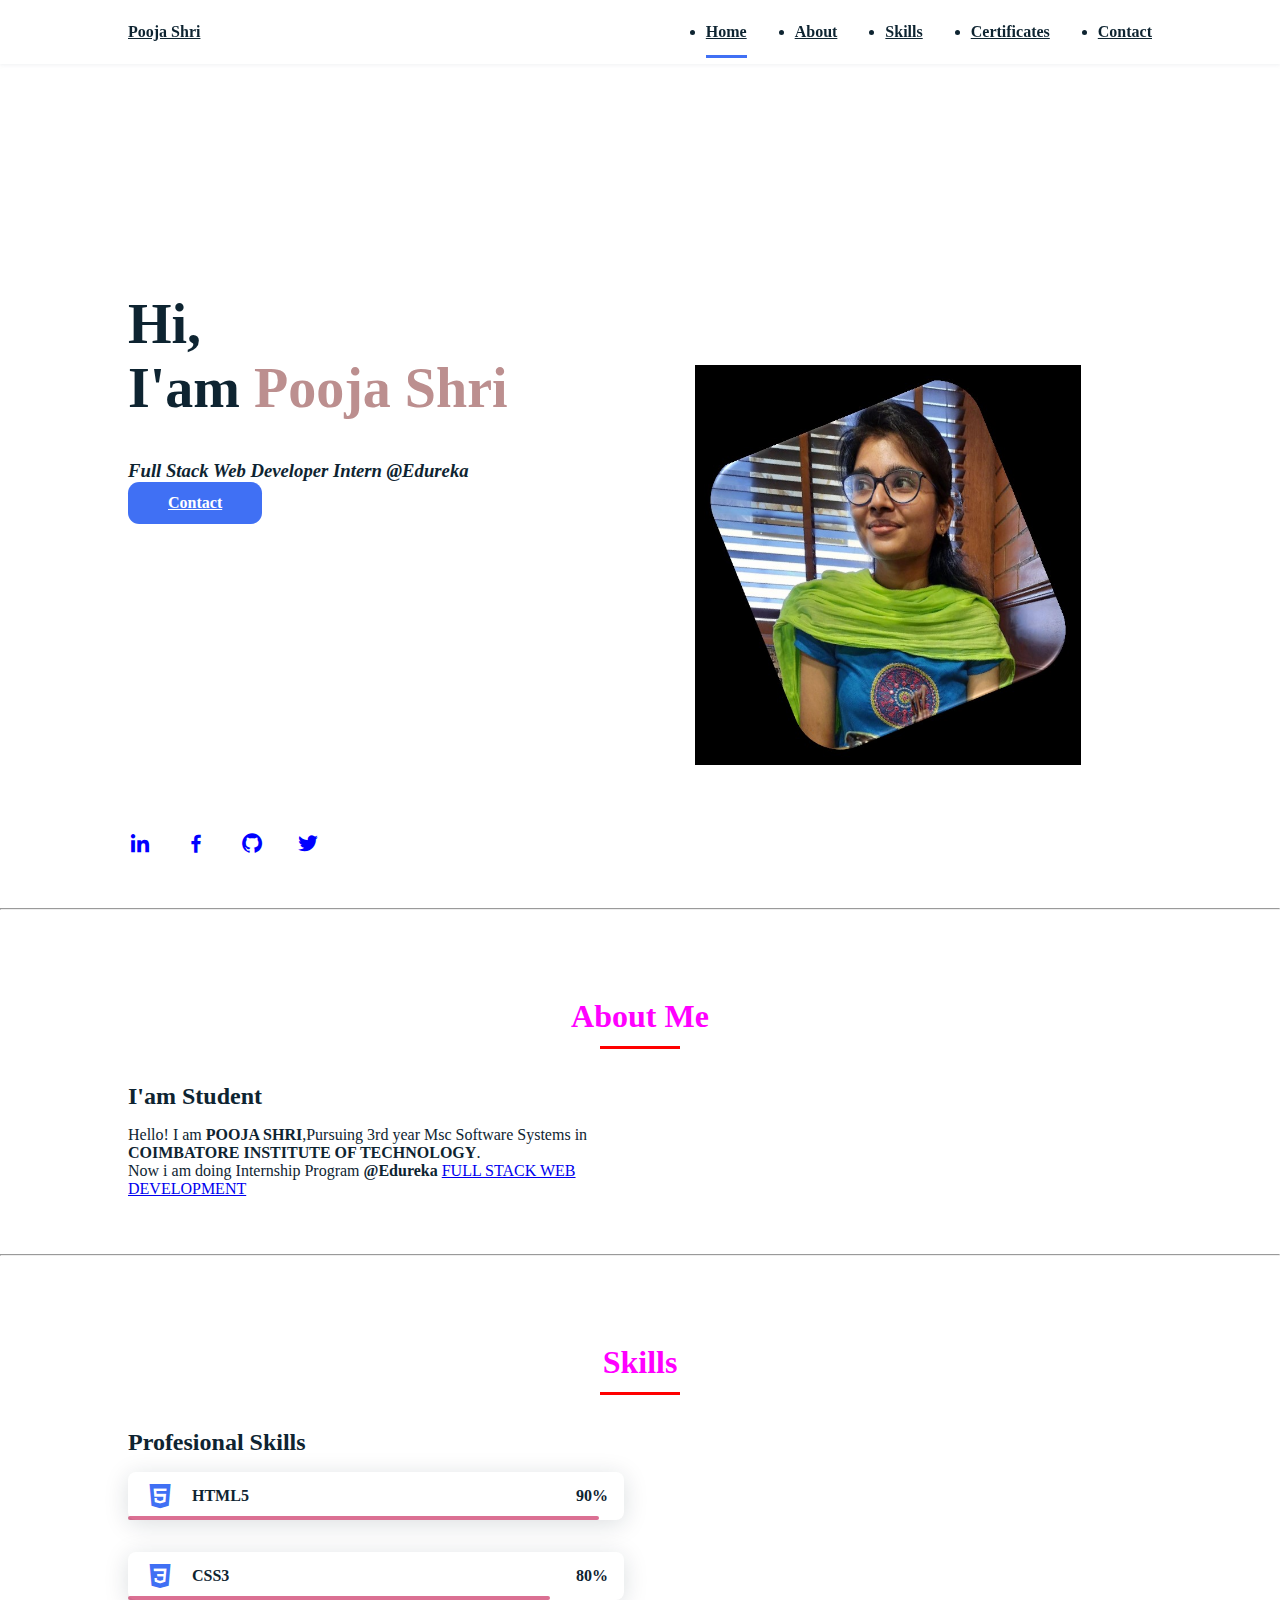
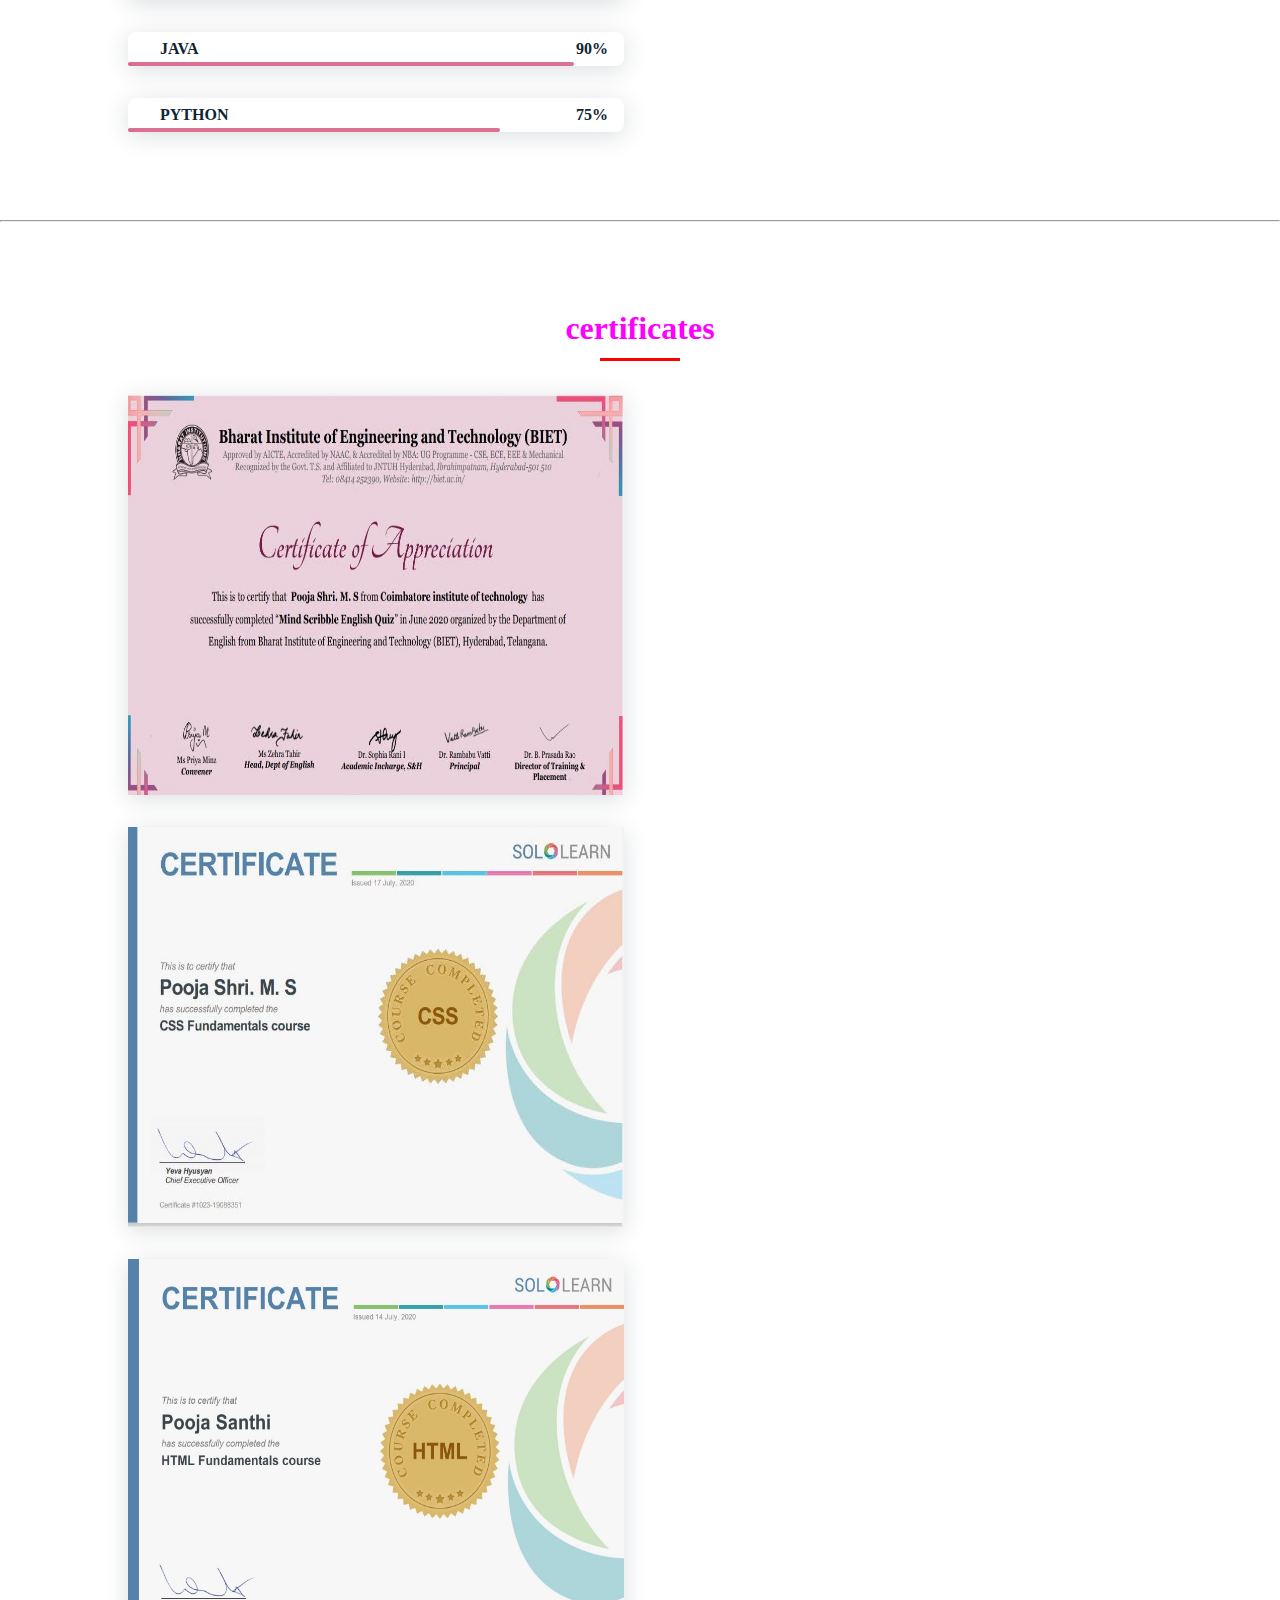
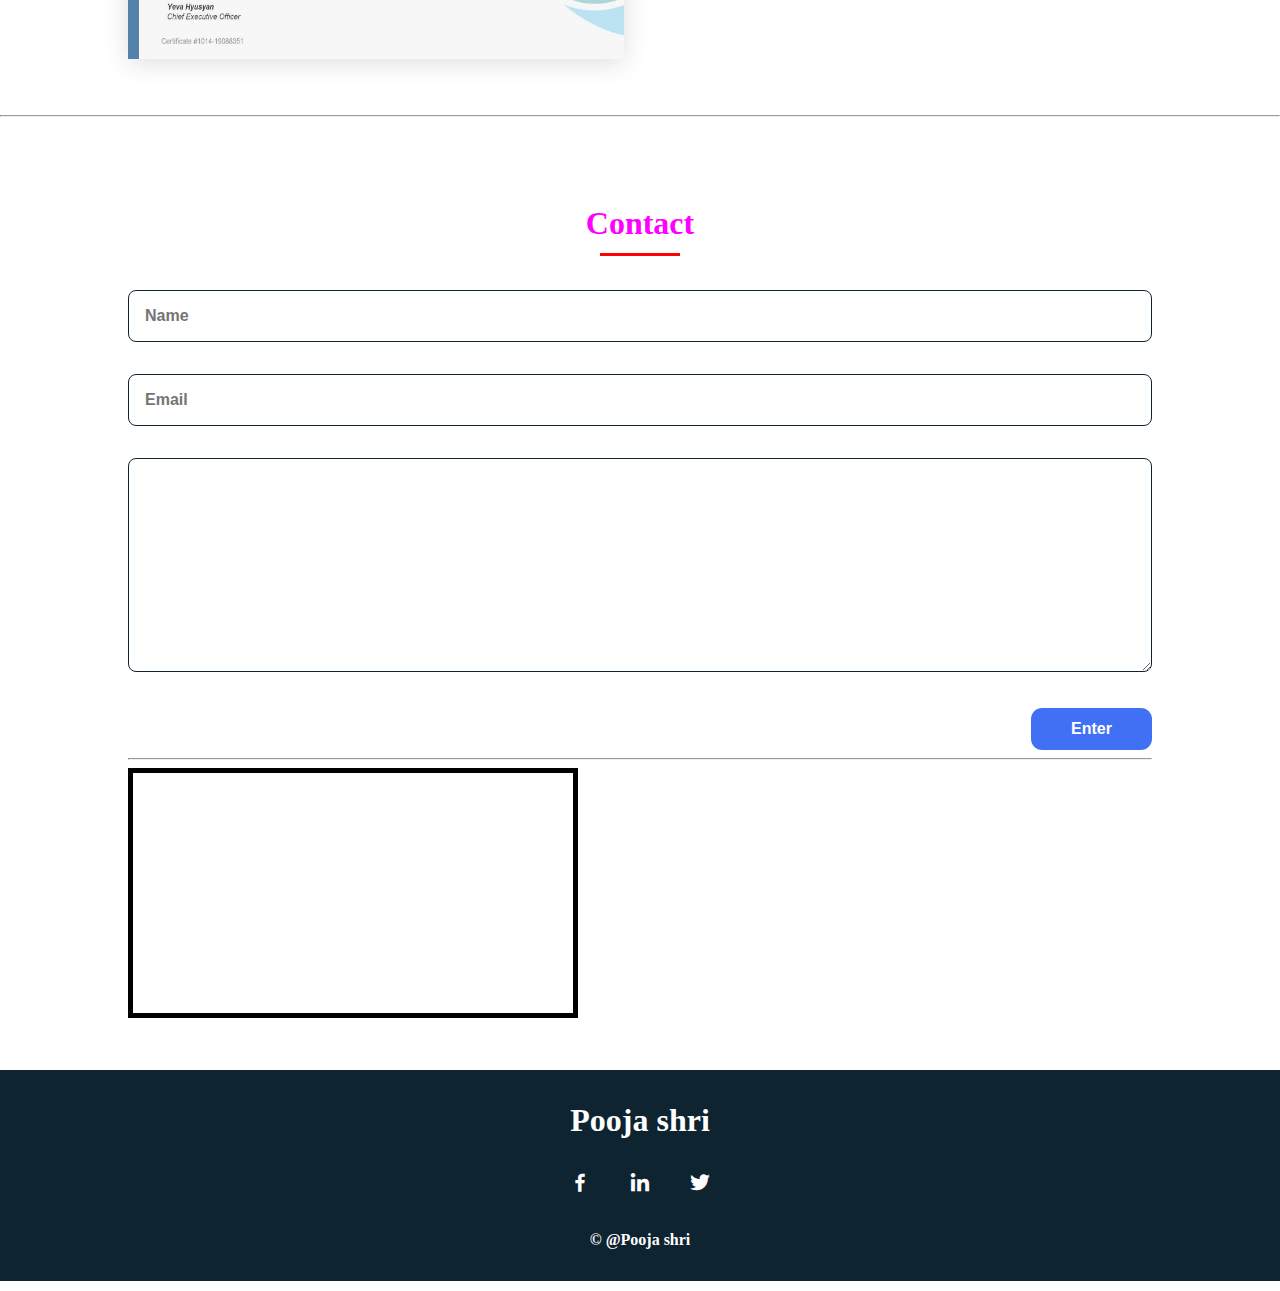
==== myProfile.html @ b0ec6c83 "first commit" ====
<!DOCTYPE html>
<html>
    <head>
        <meta charset="UTF-8">
        <meta name="viewport" content="width=device-width, initial-scale=1.0">
        <link href="first.css" rel="stylesheet" type="text/css"/>
        <link href='https://cdn.jsdelivr.net/npm/boxicons@2.0.5/css/boxicons.min.css' rel='stylesheet'>
        <link href="images/pooja.jpg" rel="icon"/>
        <title>Portfolio</title>
    </head>
    <body>
        <header class="l-header">
            <nav class="nav bd-grid">
                <div>
                    <a href="#" class="nav__logo">Pooja Shri</a>
                </div>

                <div class="nav__menu" id="nav-menu">
                    <ul class="nav__list">
                        <li class="nav__item"><a href="#home" class="nav__link active">Home</a></li>
                        <li class="nav__item"><a href="#about" class="nav__link">About</a></li>
                        <li class="nav__item"><a href="#skills" class="nav__link">Skills</a></li>
                        <li class="nav__item"><a href="#certificates" class="nav__link">Certificates</a></li>
                        <li class="nav__item"><a href="#contact" class="nav__link">Contact</a></li>
                    </ul>
                </div>
                <div class="nav__toggle" id="nav-toggle">
                    <i class='bx bx-menu'></i>
                </div>
            </nav>
        </header>
        <main class="l-main">
            
            <section class="home bd-grid" id="home">
                <div class="home__data">
                    <h1 class="home__title">Hi,<br>I'am <span class="home__title-color"><b>Pooja Shri</b></span></br></h1> <h3><i>Full Stack Web Developer Intern @Edureka</i></h3>
                    <a href="#" class="button">Contact</a>
                </div>
                <div class="home__social">
                    <a href="" class="home__social-icon"><i class='bx bxl-linkedin'></i></a>
                    <a href="" class="home__social-icon"><i class='bx bxl-facebook'></i></a>
                    <a href="" class="home__social-icon"><i class='bx bxl-github' ></i></a>
                    <a href="" class="home__social-icon"><i class='bx bxl-twitter' ></i></a>
                </div>

                <div class="home__img">    
                    <img src="pooja.jpg" alt="Pooja">
                </div>
            </section>
            <hr/>
            <section class="about section " id="about">
                <h2 class="section-title">About Me</h2>

                <div class="about__container bd-grid">
                    
                    <div>
                        <h2 class="about__subtitle">I'am Student </h2>
                        <p class="about__text"></p>      
                        <p>Hello! I am <b>POOJA SHRI</b>,Pursuing 3rd year Msc Software Systems in <b>COIMBATORE INSTITUTE OF TECHNOLOGY</b>.
                        </p>
                        <p>
                             Now i am doing Internship Program <b>@Edureka</b> <a href="https://learning.edureka.co/my-classroom/full-stack-web-development/coursecontent?courseId=1113&fromMasterCourse=0" target="_blank"> FULL STACK WEB DEVELOPMENT </a>     </p>
                    </div>                                   
                </div>
            </section>
            <hr/>
            <section class="skills section" id="skills">
                <h2 class="section-title">Skills</h2>

                <div class="skills__container bd-grid">          
                    <div>
                        <h2 class="skills__subtitle">Profesional Skills</h2>
                        
                        <div class="skills__data">
                            <div class="skills__names">
                                <i class='bx bxl-html5 skills__icon'></i>
                                <span class="skills__name">HTML5</span>
                            </div>
                            <div class="skills__bar skills__html">

                            </div>
                            <div>
                                <span class="skills__percentage">90%</span>
                            </div>
                        </div>
                        <div class="skills__data">
                            <div class="skills__names">
                                <i class='bx bxl-css3 skills__icon'></i>
                                <span class="skills__name">CSS3</span>
                            </div>
                            <div class="skills__bar skills__css">
                                
                            </div>
                            <div>
                                <span class="skills__percentage">80%</span>
                            </div>
                        </div>
                        <div class="skills__data">
                            <div class="skills__names">
                                <i class='bx bxl-JAVA skills__icon' ></i>
                                <span class="skills__name">JAVA</span>
                            </div>
                            <div class="skills__bar skills__java">
                                
                            </div>
                            <div>
                                <span class="skills__percentage">90%</span>
                            </div>
                        </div>
                        <div class="skills__data">
                            <div class="skills__names">
                                <i class='bx bxs-python skills__icon'></i>
                                <span class="skills__name">PYTHON</span>
                            </div>
                            <div class="skills__bar skills__python">
                                
                            </div>
                            <div>
                                <span class="skills__percentage">75%</span>
                            </div>
                        </div>
                    </div>
                </div>
                    
                </div>
            </section>
            <hr/>
            <section class="certificates section" id="certificates">
                <h2 class="section-title">certificates</h2>

                <div class="certificates__container bd-grid">
                    <div class="certificates__img">
                        <img src="images/certificate1.jpg" alt="1">
                    </div><br/>
                    <div class="certificates__img">
                        <img src="images/certificate2.jpg" alt="2">
                    </div><br/>
                    <div class="certificates__img">
                        <img src="images/certificate3.jpg" alt="3">
                    </div><br/>
                </div>
            </section>
            <hr/>
            <section class="contact section" id="contact">
                <h2 class="section-title">Contact</h2>

                <div class="contact__container bd-grid">
                    <form action="" class="contact__form">
                        <input type="text" placeholder="Name" class="contact__input">
                        <input type="mail" placeholder="Email" class="contact__input">
                        <textarea name="" id="" cols="0" rows="10" class="contact__input"></textarea>
                        <input type="button" value="Enter" class="contact__button button">
                        <hr/>
                    <iframe src="https://www.google.com/maps/embed?pb=!1m14!1m12!1m3!1d15663.471791287528!2d76.99885565000001!3d11.04852595!2m3!1f0!2f0!3f0!3m2!1i1024!2i768!4f13.1!5e0!3m2!1sen!2sin!4v1637500864440!5m2!1sen!2sin" width="450" height="250" style="border:5PX solid black;" allowfullscreen="" loading="lazy"></iframe>
                </form>
                </div>
            </section>
        </main>
        <footer class="footer">
            <p class="footer__title">Pooja shri</p>
            <div class="footer__social">
                <a href="#" class="footer__icon"><i class='bx bxl-facebook' ></i></a>
                <a href="#" class="footer__icon"><i class='bx bxl-linkedin' ></i></a>
                <a href="#" class="footer__icon"><i class='bx bxl-twitter' ></i></a>
            </div>
            <p>&copy; @Pooja shri</p>
        </footer>

    </body>
</html>
---- first.css ----
:root{
    --header-height: 3rem;
    --font-semi: 600;
  }
  
  
  :root{
    --first-color: #4070F4;
    --second-color: #0E2431;
  }
  
  :root{
    --body-font: 'Poppins', times new Roman;
    --big-font-size: 2rem;
    --h2-font-size: 1.25rem;
    --normal-font-size: 0.938rem;
  }
  @media screen and (min-width: 768px){
    :root{
      --big-font-size: 3.5rem;
      --h2-font-size: 2rem;
      --normal-font-size: 1rem;
    }
  }
  
  :root{
    --mb-1: 0.5rem;
    --mb-2: 1rem;
    --mb-3: 1.5rem;
    --mb-4: 2rem;
    --mb-5: 2.5rem;
    --mb-6: 3rem;
  }
  
  /*===== z index =====*/
  :root{
    --z-back: -10;
    --z-normal: 1;
    --z-tooltip: 10;
    --z-fixed: 100;
  }
  
  /*===== BASE =====*/
  *,::before,::after{
    box-sizing: border-box;
  }
html{
  scroll-behavior: smooth;
}
body{
  margin: var(--header-height) 0 0 0;
  font-family: var(--body-font);
  font-size: var(--normal-font-size);
  color: var(--second-color);
}
h1,h2,p,h3{
  margin: 0;
}
ul{
  margin: 0;
  padding: 0;
  list-style:disc;
}
a{
  text-decoration:underline;
}
img{
  max-width: 100%;
  height: 400px;
  display: block;
}

/*===== CLASS CSS ===== */
.section-title{
  position: relative;
  font-size: var(--h2-font-size);
  color:magenta;
  margin-top: var(--mb-2);
  margin-bottom: var(--mb-4);
  text-align: center;
}
.section-title::after{
  position: absolute;
  content: "";
  width: 64px;
  height: 0.18rem;
  left: 0;
  right: 0;
  margin: auto;
  top: 2rem;
  background-color:red;
}
.section{
  padding-top: 3rem;
  padding-bottom: 2rem;
}

/*===== LAYOUT =====*/
.bd-grid{
  max-width: 1024px;
  display: grid;
  grid-template-columns: 100%;
  grid-column-gap: 2rem;
  width: calc(100% - 2rem);
  margin-left: var(--mb-2);
  margin-right: var(--mb-2);
}
.l-header{
  width: 100%;
  position: fixed;
  top: 0;
  left: 0;
  z-index: var(--z-fixed);
  background-color: #fff;
  box-shadow: 0 1px 4px rgba(146,161,176,.15);
}

/*===== NAV =====*/
.nav{
  height: var(--header-height);
  display: flex;
  justify-content: space-between;
  align-items: center;
  font-weight: var(--font-semi);
}
@media screen and (max-width: 768px){
  .nav__menu{
    position: fixed;
    top: var(--header-height);
    right: -100%;
    width: 80%;
    height: 100%;
    padding: 2rem;
    background-color:peachpuff;
    transition: .5s;
  }
}
.nav__item{
  margin-bottom: var(--mb-4);
}
.nav__link{
  position: relative;
  color: rgb(255, 255, 255);
}
.nav__link:hover{
  position: relative;
}
.nav__link:hover::after{
  position: absolute;
  content: "";
  width: 100%;
  height: 0.18rem;
  left: 0;
  top: 2rem;
  background-color: var(--first-color);
}
.nav__logo{
  color: var(--second-color);
}
.nav__toggle{
  color: var(--second-color);
  font-size: 1.5rem;
  cursor: pointer;
}

/*Active menu*/
.active::after{
  position: absolute;
  content: "";
  width: 100%;
  height: 0.18rem;
  left: 0;
  top: 2rem;
  background-color: var(--first-color);
}

/*=== Show menu ===*/
.show{
  right: 0;
}

/*===== HOME =====*/
.home{
  height: calc(100vh - 3rem);
  row-gap: 1rem;
}
.home__data{
  align-self: center;
}
.home__title{
  font-size: var(--big-font-size);
  margin-bottom: var(--mb-5);
}
.home__title-color{
  color: rosybrown;
}
.home__social{
  display: flex;
  flex-direction: column;
}
.home__social-icon{
  width: max-content;
  margin-bottom: var(--mb-2);
  font-size: 1.5rem;
  color: blue;
}
.home__social-icon:hover{
  color:blue;
}
.home__img{
  position:absolute;
  right: 0;
  bottom: 0;
  width: 295px;
}
.button{
    display: inline-block;
    background-color: var(--first-color);
    color: #fff;
    padding: .75rem 2.5rem;
    font-weight: var(--font-semi);
    border-radius: .7rem;
   
  }
  .button:hover{
    box-shadow: 0 10px 36px rgba(0,0,0,.15);
  }
/* ===== ABOUT =====*/
.about__container{
  row-gap: 2rem;
  text-align: center;
}
.about__subtitle{
  margin-bottom: var(--mb-2);
}

/* ===== SKILLS =====*/
.skills__container{
  row-gap: 2rem;
  text-align: center;
}
.skills__subtitle{
  margin-bottom: var(--mb-2);
}
.skills__text{
  margin-bottom: var(--mb-4);
}
.skills__data{
  display: flex;
  justify-content: space-between;
  align-items: center;
  position: relative;
  font-weight: var(--font-semi);
  padding: .5rem 1rem;
  margin-bottom: var(--mb-4);
  border-radius: .5rem;
  box-shadow: 0 4px 25px rgba(14,36,49,.15);
}
.skills__icon{
  font-size: 2rem;
  margin-right: var(--mb-2);
  color: var(--first-color);
}
.skills__names{
  display: flex;
  align-items: center;
}
.skills__bar{
  position: absolute;
  left: 0;
  bottom: 0;
  background-color:palevioletred;
  height: .25rem;
  border-radius: .5rem;
  z-index: var(--z-back);
}
.skills__html{
  width: 95%;
}
.skills__css{
  width: 85%;
}
.skills__java{
  width: 90%;
}
.skills__python{
  width: 75%;
}

/* ===== CERTIFICATES =====*/
.certificates__container{
  row-gap: 2rem;

}
.certificates__img{
  box-shadow: 0 4px 25px rgba(14,36,49,.15);
  border-radius: .5rem;
  float: left;
 
}
.certificates__img img{
  transition: 1s;
  cursor: pointer;
}
.certificates__img img:hover{
  transform: scale(1.1);
}

/* ===== CONTACT =====*/
.contact__input{
  width: 100%;
  font-size: var(--normal-font-size);
  font-weight: var(--font-semi);
  padding: 1rem;
  border-radius: .5rem;
  border: 1.5px solid var(--second-color);
  outline: none;
  margin-bottom: var(--mb-4);
}
.contact__button{
  display: block;
  border: none;
  outline: none;
  font-size: var(--normal-font-size);
  cursor: pointer;
  margin-left: auto;
}
.color{
    color:purple;
}
/* ===== FOOTER =====*/
.footer{
  background-color: var(--second-color);
  color: #fff;
  text-align: center;
  font-weight: var(--font-semi);
  padding: 2rem 0;
}
.footer__title{
  font-size: 2rem;
  margin-bottom: var(--mb-4);
}
.footer__social{
  margin-bottom: var(--mb-4);
}
.footer__icon{
  font-size: 1.5rem;
  color: #fff;
  margin: 0 var(--mb-2)
}

/* ===== MEDIA QUERIES=====*/
@media screen and (min-width: 768px){
  body{
    margin: 0;
  }
  .section{
    padding-top: 4rem;
    padding-bottom: 3rem;
  }
  .section-title{
    margin-bottom: var(--mb-6);
  }
  .section-title::after{
    width: 80px;
    top: 3rem;
  }

  .nav{
    height: calc(var(--header-height) + 1rem);
  }
  .nav__list{
    display: flex;
    padding-top: 0;
  }
  .nav__item{
    margin-left: var(--mb-6);
    margin-bottom: 0;
  }
  .nav__toggle{
    display: none;
  }
  .nav__link{
    color: var(--second-color);
  }

  .home{
    height: 100vh;
  }
  .home__data{
    align-self: flex-end;
  }
  .home__social{
    padding-top: 0;
    padding-bottom: 2.5rem;
    flex-direction: row;
    align-self: flex-end;
  }
  .home__social-icon{
    margin-bottom: 0;
    margin-right: var(--mb-4);
  }
  .home__img{
    width: 457px;
    bottom: 15%;
  }

  .about__container, .skills__container{
    grid-template-columns: repeat(2,1fr);
    align-items: center;
    text-align: initial;
  }

  .certificates__container{
    grid-template-columns: repeat(2, 1fr);

    column-gap: 2rem;
  }
  .contact__form{
    width:100%;
  }
  .contact__container{
    justify-items: center;
  }
}

@media screen and (min-width: 1024px) {
  .bd-grid {
    margin-left: auto;
    margin-right: auto;
  }
  .home__img {
    right: 10%;
  }
}
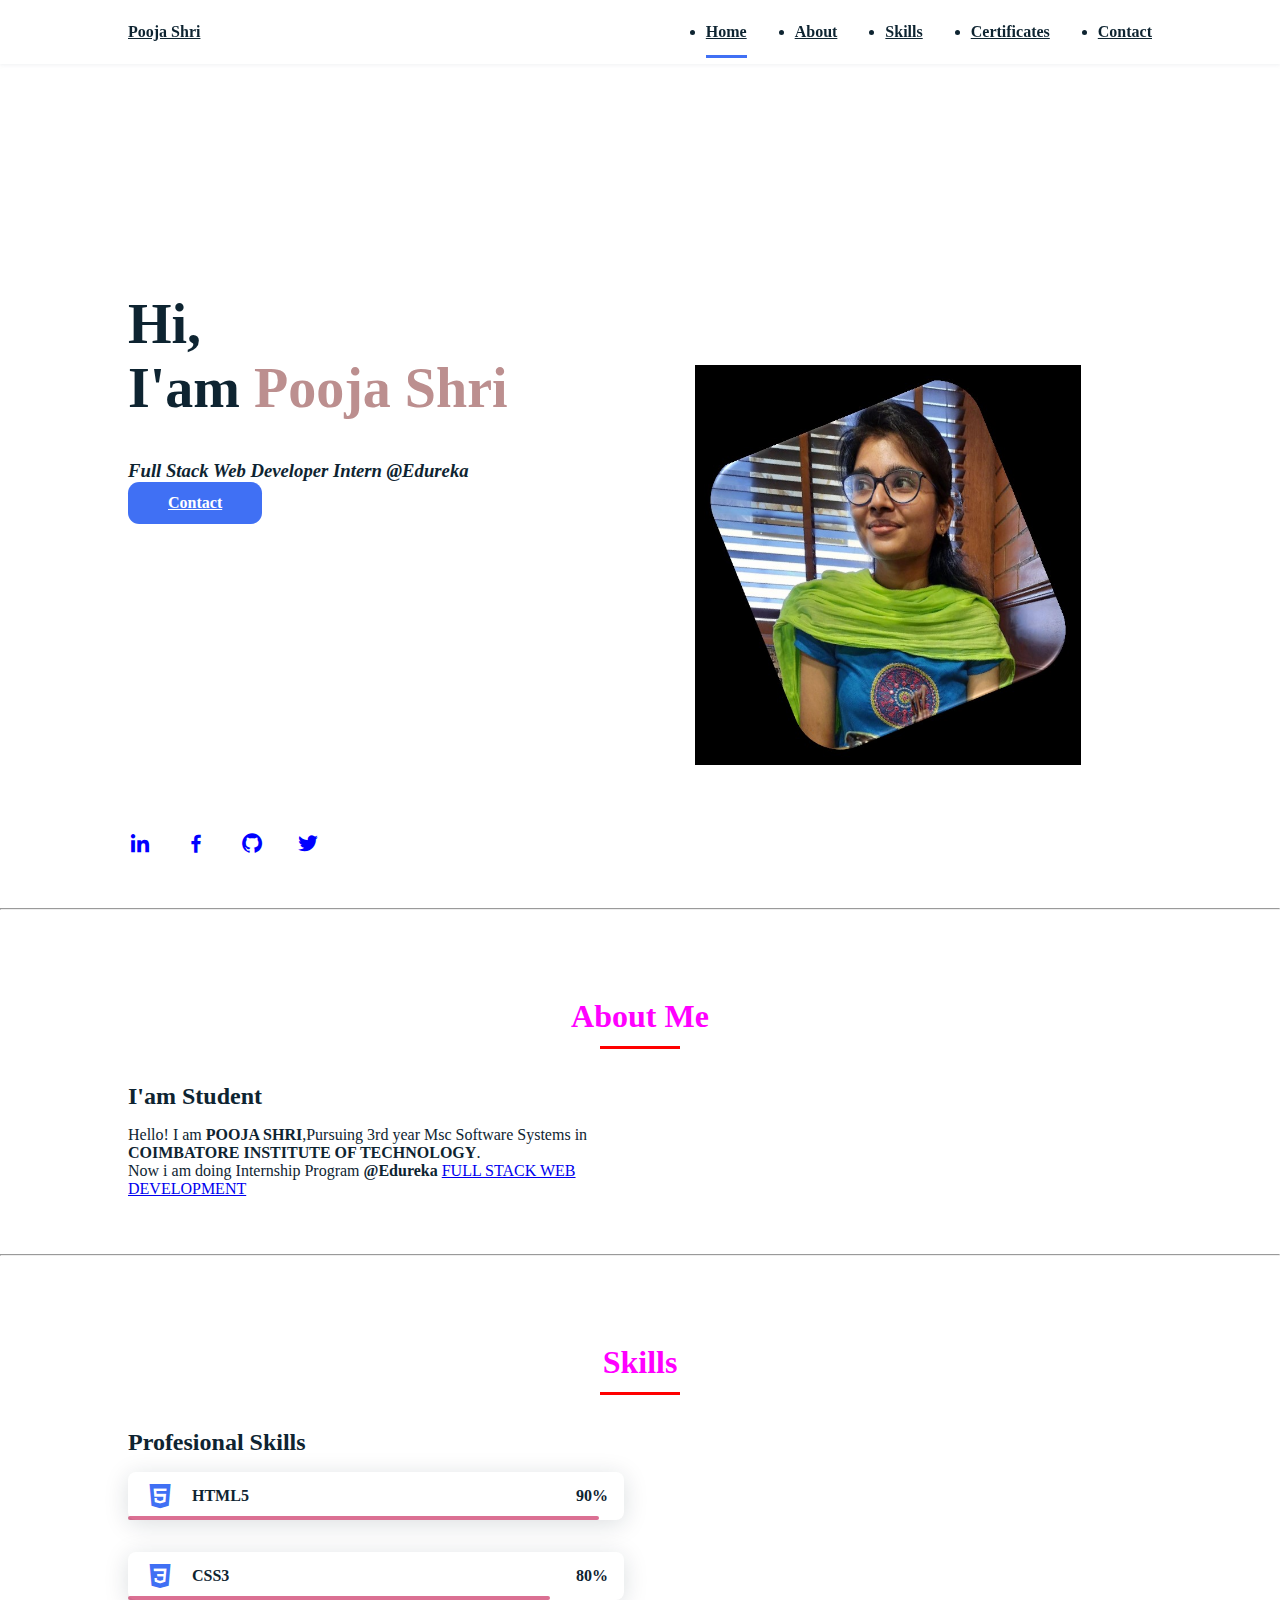
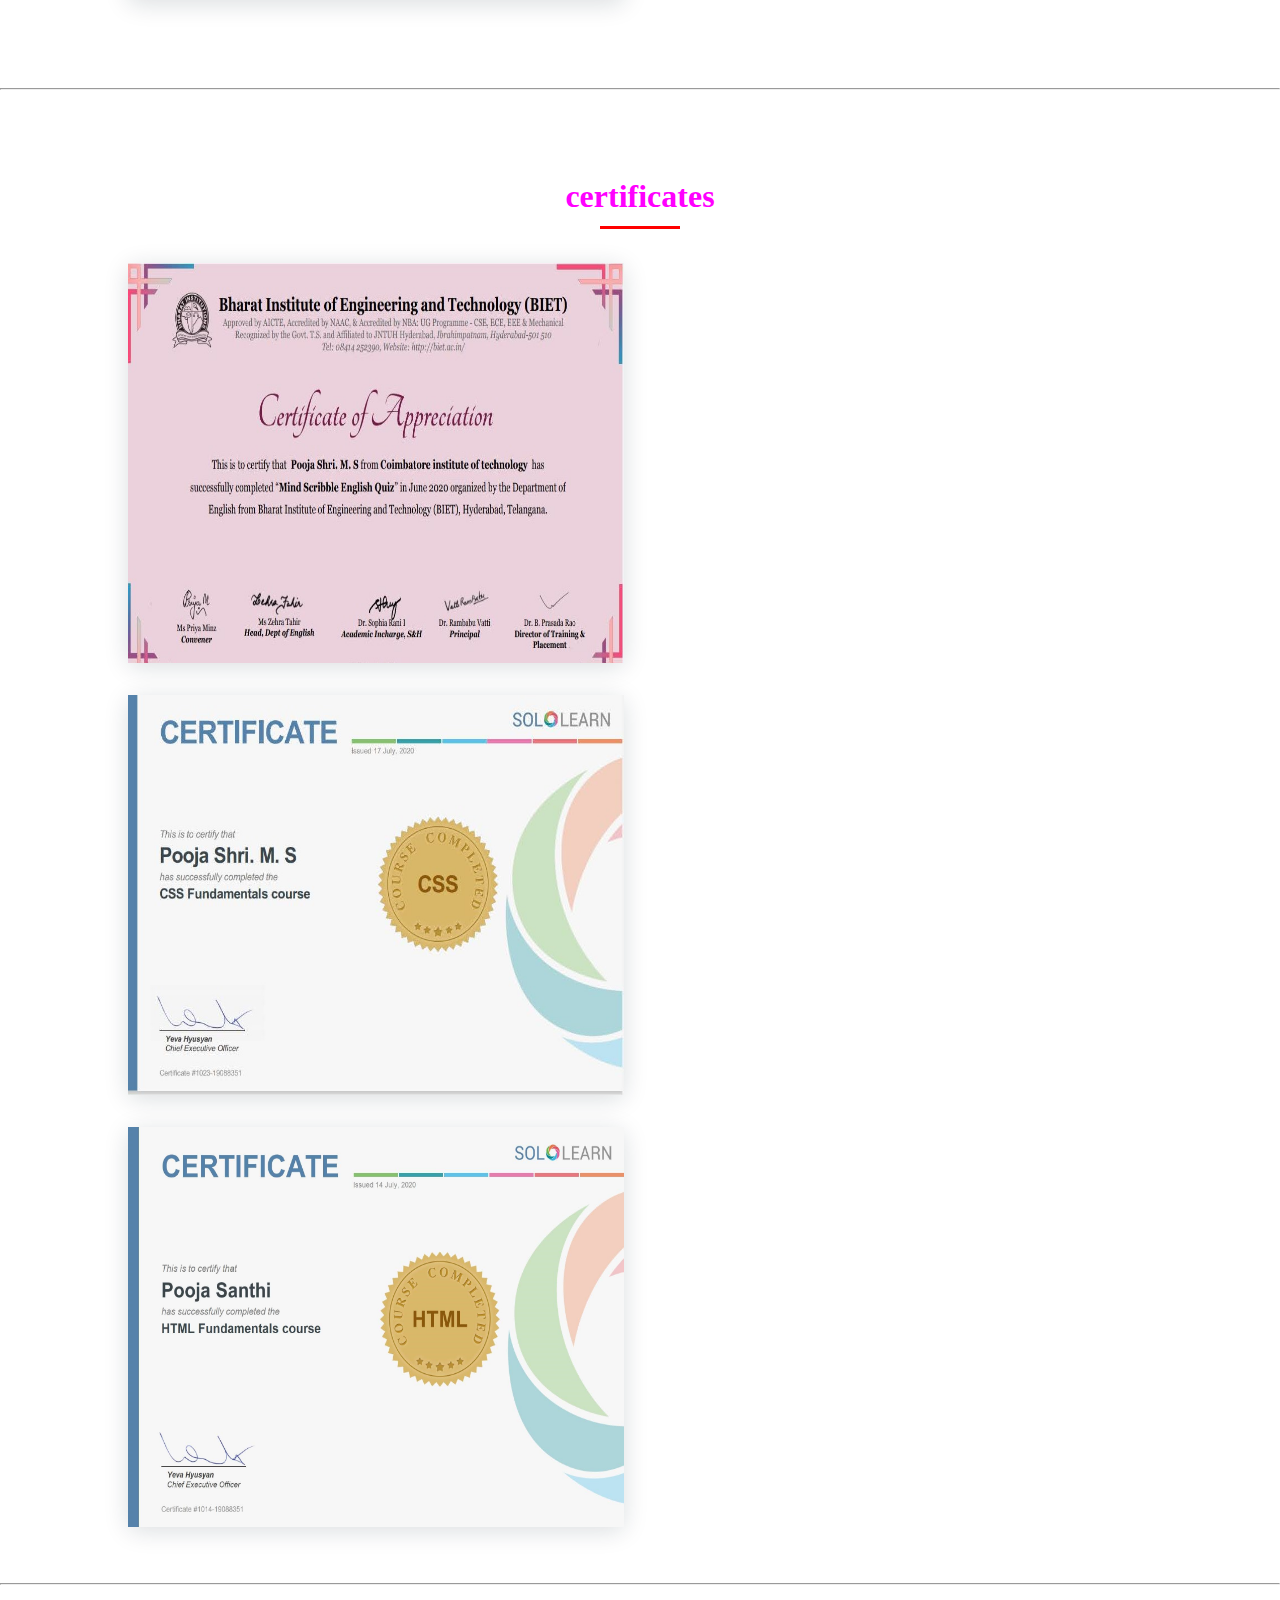
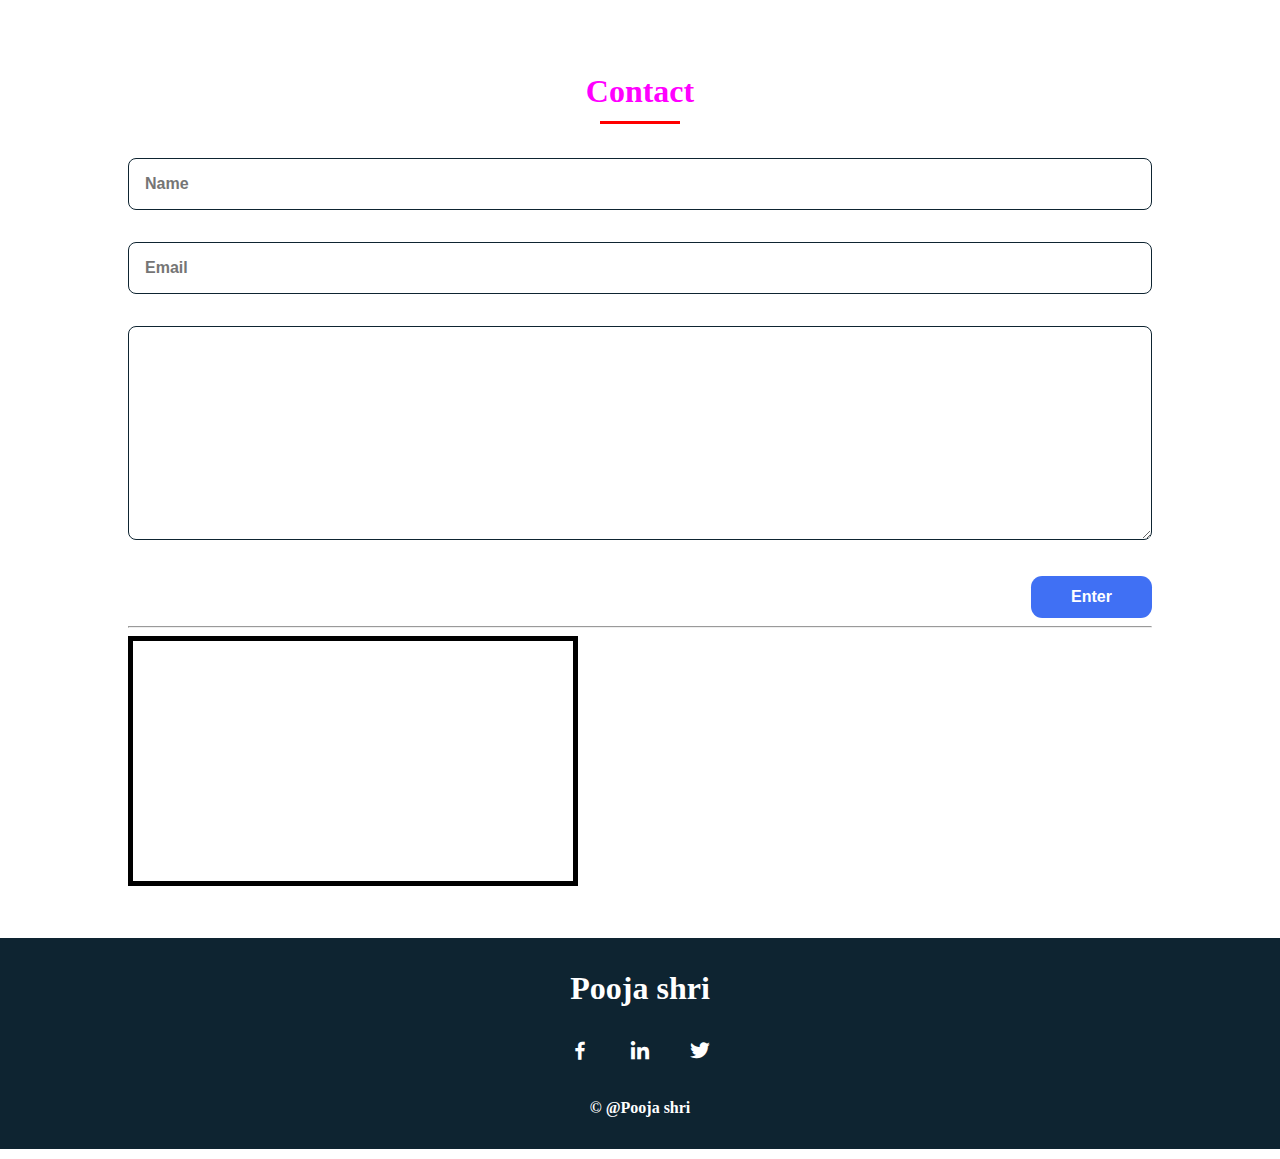
==== commit 2f59a280: "first commit" ====
--- a/myProfile.html
+++ b/myProfile.html
@@ -5,7 +5,7 @@
         <meta name="viewport" content="width=device-width, initial-scale=1.0">
         <link href="first.css" rel="stylesheet" type="text/css"/>
         <link href='https://cdn.jsdelivr.net/npm/boxicons@2.0.5/css/boxicons.min.css' rel='stylesheet'>
-        <link href="images/pooja.jpg" rel="icon"/>
+        <link href="pooja.jpg" rel="icon"/>
         <title>Portfolio</title>
     </head>
     <body>
@@ -34,13 +34,13 @@
             <section class="home bd-grid" id="home">
                 <div class="home__data">
                     <h1 class="home__title">Hi,<br>I'am <span class="home__title-color"><b>Pooja Shri</b></span></br></h1> <h3><i>Full Stack Web Developer Intern @Edureka</i></h3>
-                    <a href="#" class="button">Contact</a>
+                    <a href="#contact" class="button">Contact</a>
                 </div>
                 <div class="home__social">
-                    <a href="" class="home__social-icon"><i class='bx bxl-linkedin'></i></a>
-                    <a href="" class="home__social-icon"><i class='bx bxl-facebook'></i></a>
-                    <a href="" class="home__social-icon"><i class='bx bxl-github' ></i></a>
-                    <a href="" class="home__social-icon"><i class='bx bxl-twitter' ></i></a>
+                    <a href="https://www.linkedin.com/in/pooja-shri-m-s-51b959209" class="home__social-icon" target="_blank"><i class='bx bxl-linkedin'></i></a>
+                    <a href="https://www.facebook.com/people/Pooja-Shri/100074417543010/" class="home__social-icon" target="_blank"><i class='bx bxl-facebook'></i></a>
+                    <a href="https://github.com/Poojashri-12" class="home__social-icon" target="_blank"><i class='bx bxl-github'></i></a>
+                    <a href="https://twitter.com/Poojashri2002" class="home__social-icon" target="_blank"><i class='bx bxl-twitter' ></i></a>
                 </div>
 
                 <div class="home__img">    
@@ -95,30 +95,6 @@
                                 <span class="skills__percentage">80%</span>
                             </div>
                         </div>
-                        <div class="skills__data">
-                            <div class="skills__names">
-                                <i class='bx bxl-JAVA skills__icon' ></i>
-                                <span class="skills__name">JAVA</span>
-                            </div>
-                            <div class="skills__bar skills__java">
-                                
-                            </div>
-                            <div>
-                                <span class="skills__percentage">90%</span>
-                            </div>
-                        </div>
-                        <div class="skills__data">
-                            <div class="skills__names">
-                                <i class='bx bxs-python skills__icon'></i>
-                                <span class="skills__name">PYTHON</span>
-                            </div>
-                            <div class="skills__bar skills__python">
-                                
-                            </div>
-                            <div>
-                                <span class="skills__percentage">75%</span>
-                            </div>
-                        </div>
                     </div>
                 </div>
                     
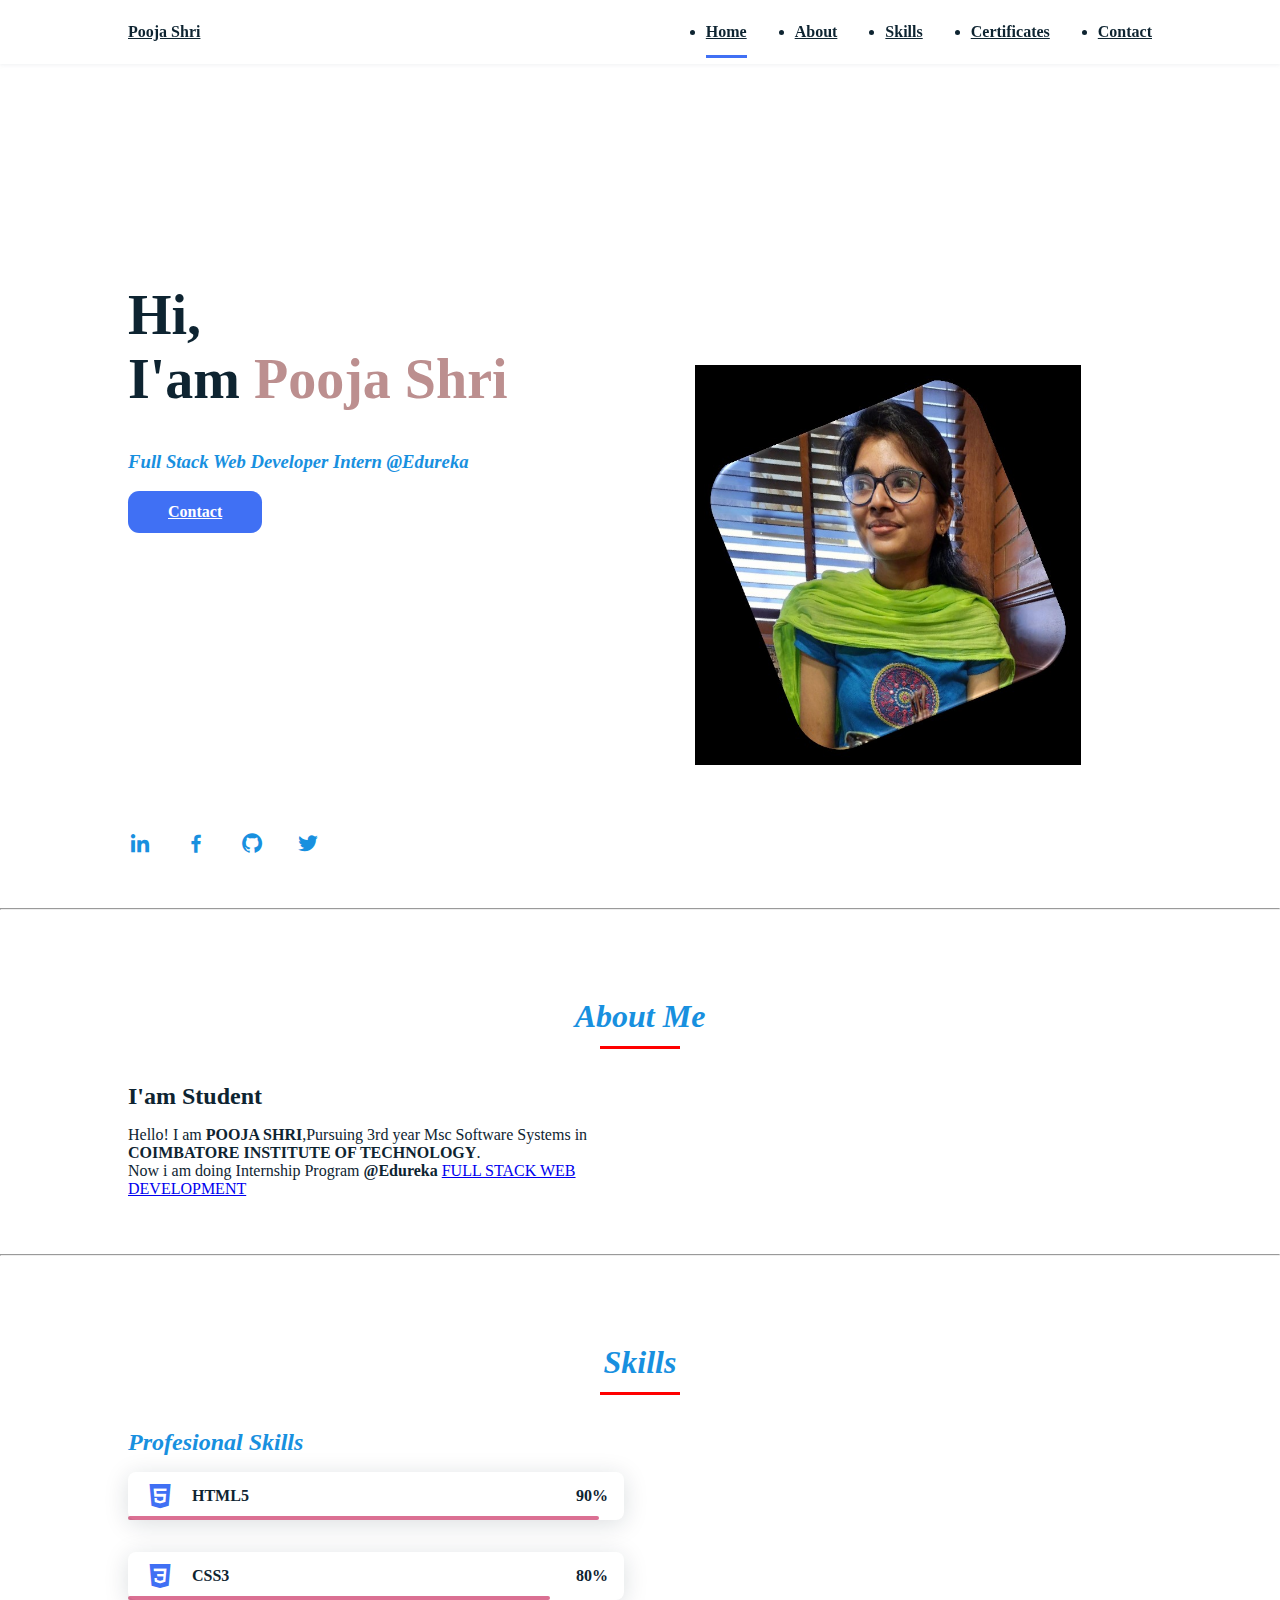
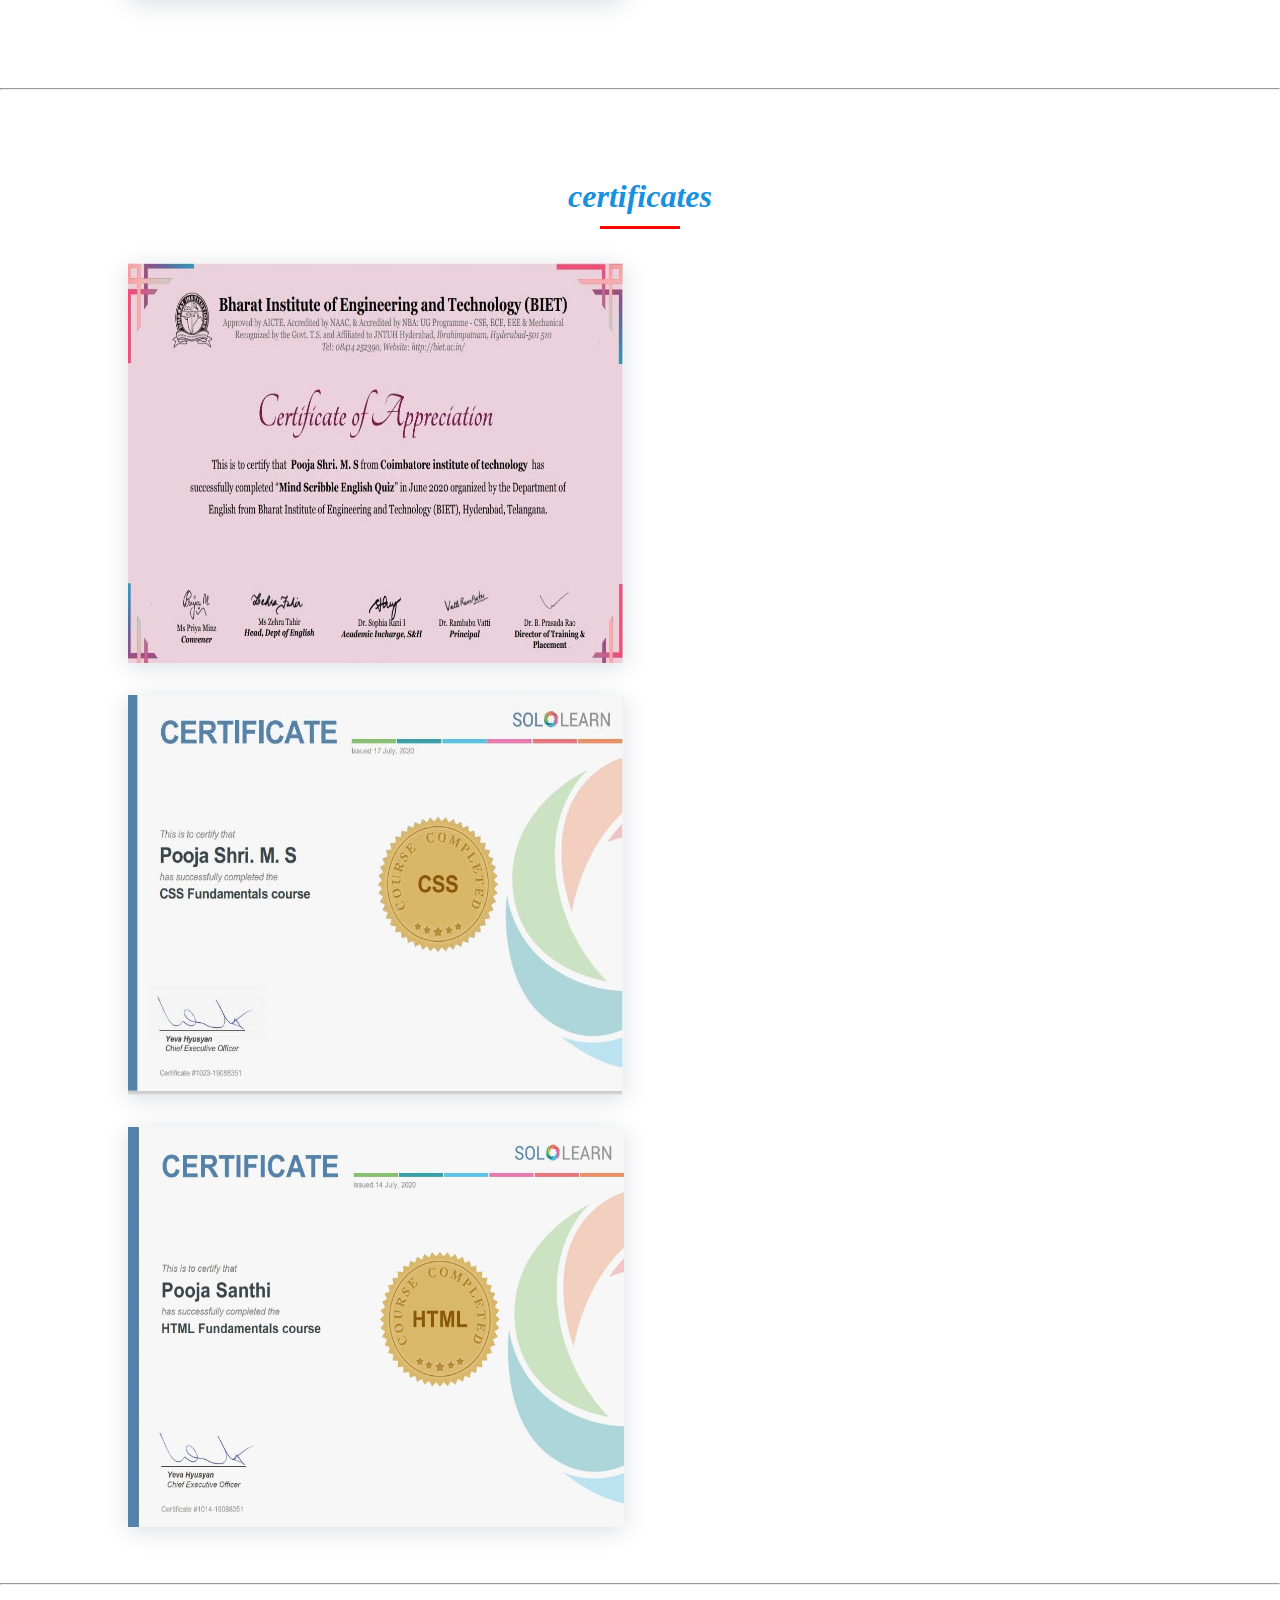
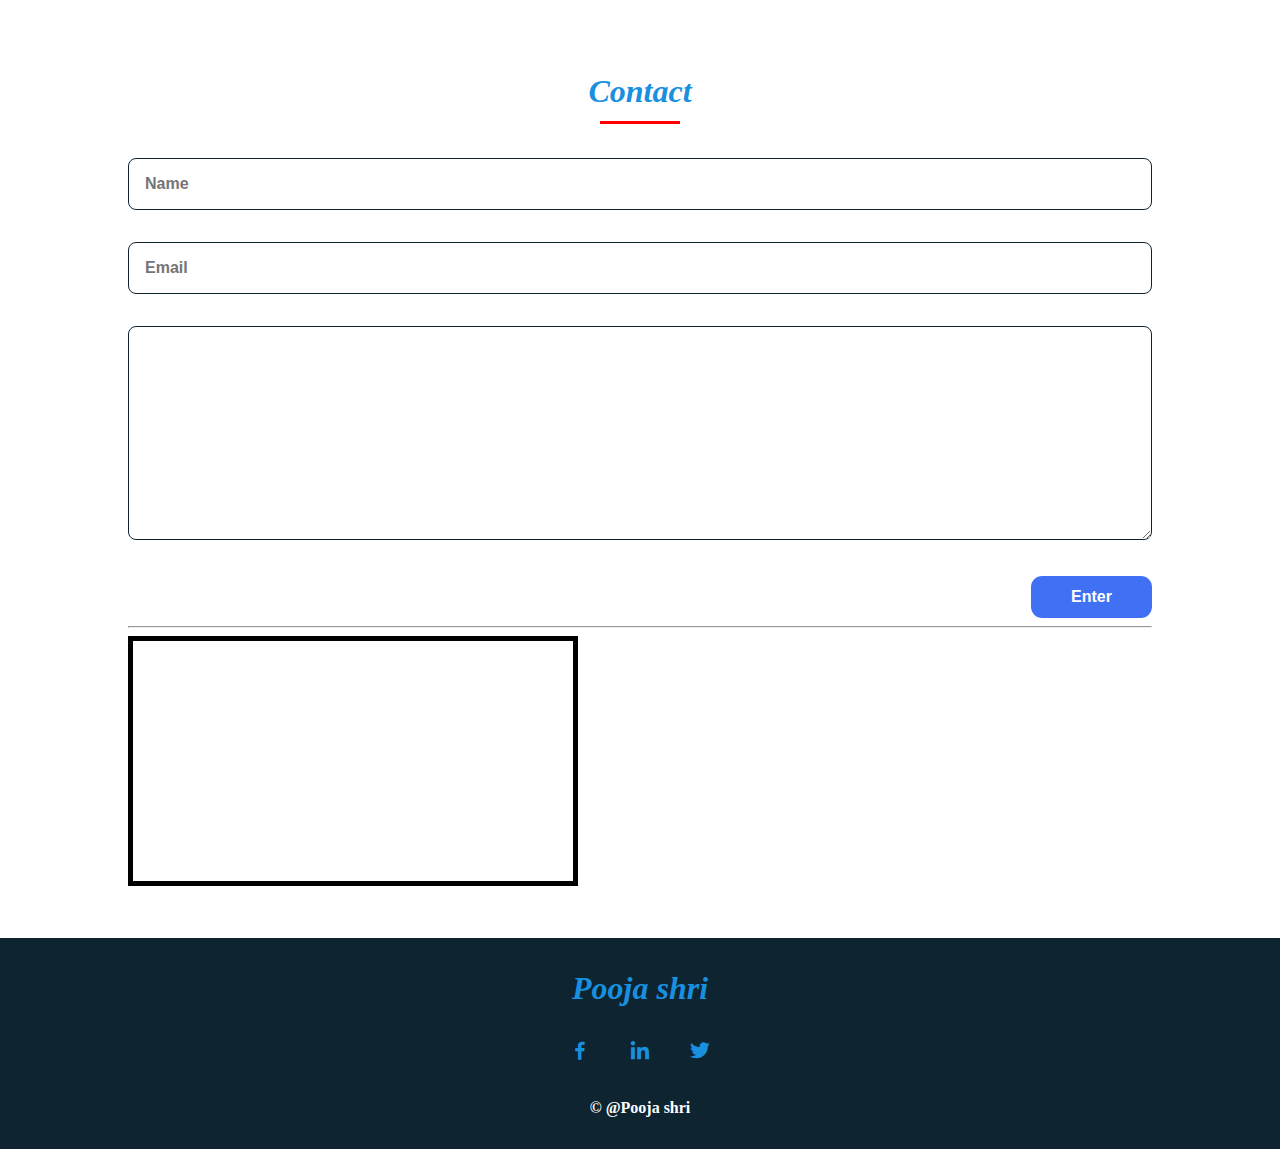
==== commit 055eb60c: "first commit" ====
--- a/myProfile.html
+++ b/myProfile.html
@@ -33,7 +33,7 @@
             
             <section class="home bd-grid" id="home">
                 <div class="home__data">
-                    <h1 class="home__title">Hi,<br>I'am <span class="home__title-color"><b>Pooja Shri</b></span></br></h1> <h3><i>Full Stack Web Developer Intern @Edureka</i></h3>
+                    <h1 class="home__title">Hi,<br>I'am <span class="home__title-color"><b>Pooja Shri</b></span></h1> <h3><i><b>Full Stack Web Developer Intern @Edureka</b></i></h3><br/>
                     <a href="#contact" class="button">Contact</a>
                 </div>
                 <div class="home__social">
@@ -49,7 +49,7 @@
             </section>
             <hr/>
             <section class="about section " id="about">
-                <h2 class="section-title">About Me</h2>
+                <h2 class="section-title"><i><b>About Me</b></i></h2>
 
                 <div class="about__container bd-grid">
                     
@@ -65,11 +65,11 @@
             </section>
             <hr/>
             <section class="skills section" id="skills">
-                <h2 class="section-title">Skills</h2>
+                <h2 class="section-title"><i><b>Skills</b></i></h2>
 
                 <div class="skills__container bd-grid">          
                     <div>
-                        <h2 class="skills__subtitle">Profesional Skills</h2>
+                        <h2 class="skills__subtitle"><i>Profesional Skills</i></h2>
                         
                         <div class="skills__data">
                             <div class="skills__names">
@@ -102,7 +102,7 @@
             </section>
             <hr/>
             <section class="certificates section" id="certificates">
-                <h2 class="section-title">certificates</h2>
+                <h2 class="section-title"><i><b>certificates</b></i></h2>
 
                 <div class="certificates__container bd-grid">
                     <div class="certificates__img">
@@ -118,7 +118,7 @@
             </section>
             <hr/>
             <section class="contact section" id="contact">
-                <h2 class="section-title">Contact</h2>
+                <h2 class="section-title"><i><b>Contact</b></i></h2>
 
                 <div class="contact__container bd-grid">
                     <form action="" class="contact__form">
@@ -133,7 +133,7 @@
             </section>
         </main>
         <footer class="footer">
-            <p class="footer__title">Pooja shri</p>
+            <p class="footer__title"><i><b>Pooja shri</b></i></p>
             <div class="footer__social">
                 <a href="#" class="footer__icon"><i class='bx bxl-facebook' ></i></a>
                 <a href="#" class="footer__icon"><i class='bx bxl-linkedin' ></i></a>
--- a/first.css
+++ b/first.css
@@ -54,6 +54,10 @@
   font-family: var(--body-font);
   font-size: var(--normal-font-size);
   color: var(--second-color);
+}
+i{
+  
+  color: rgb(24, 144, 223);
 }
 h1,h2,p,h3{
   margin: 0;
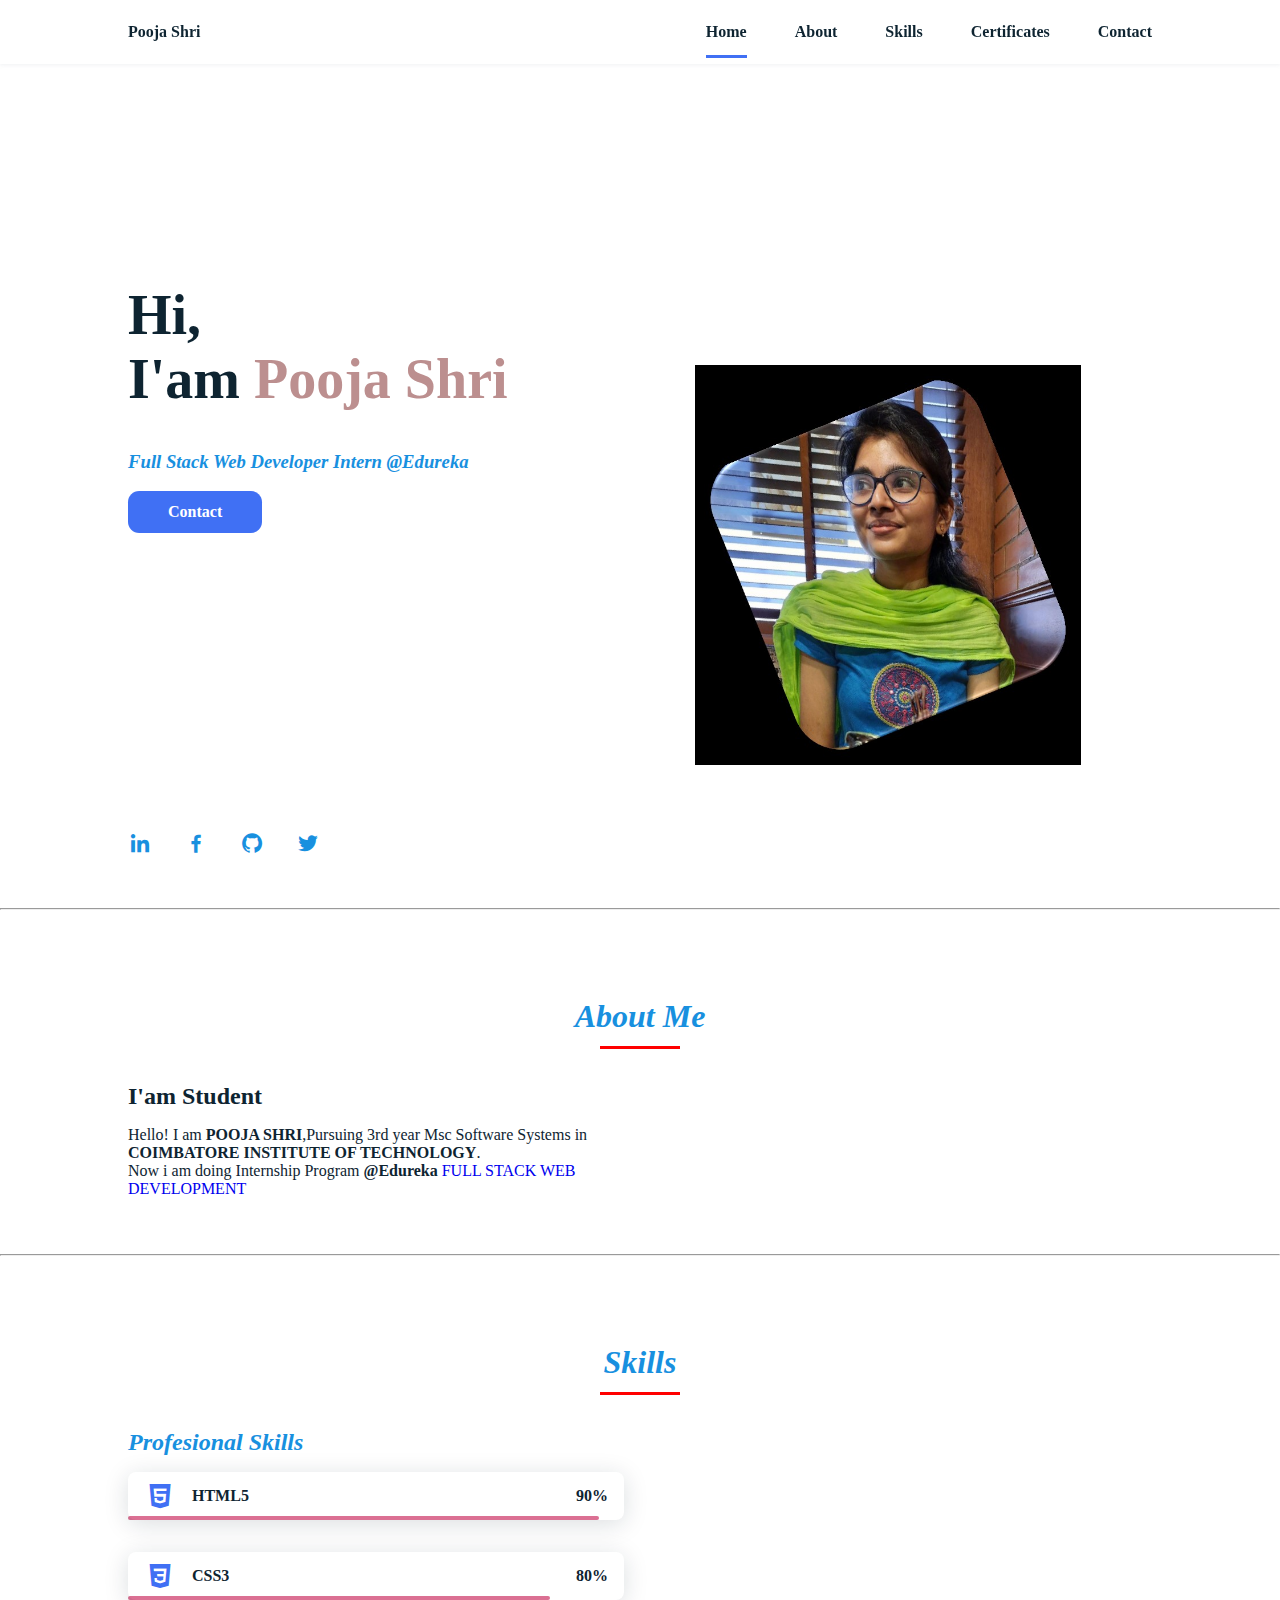
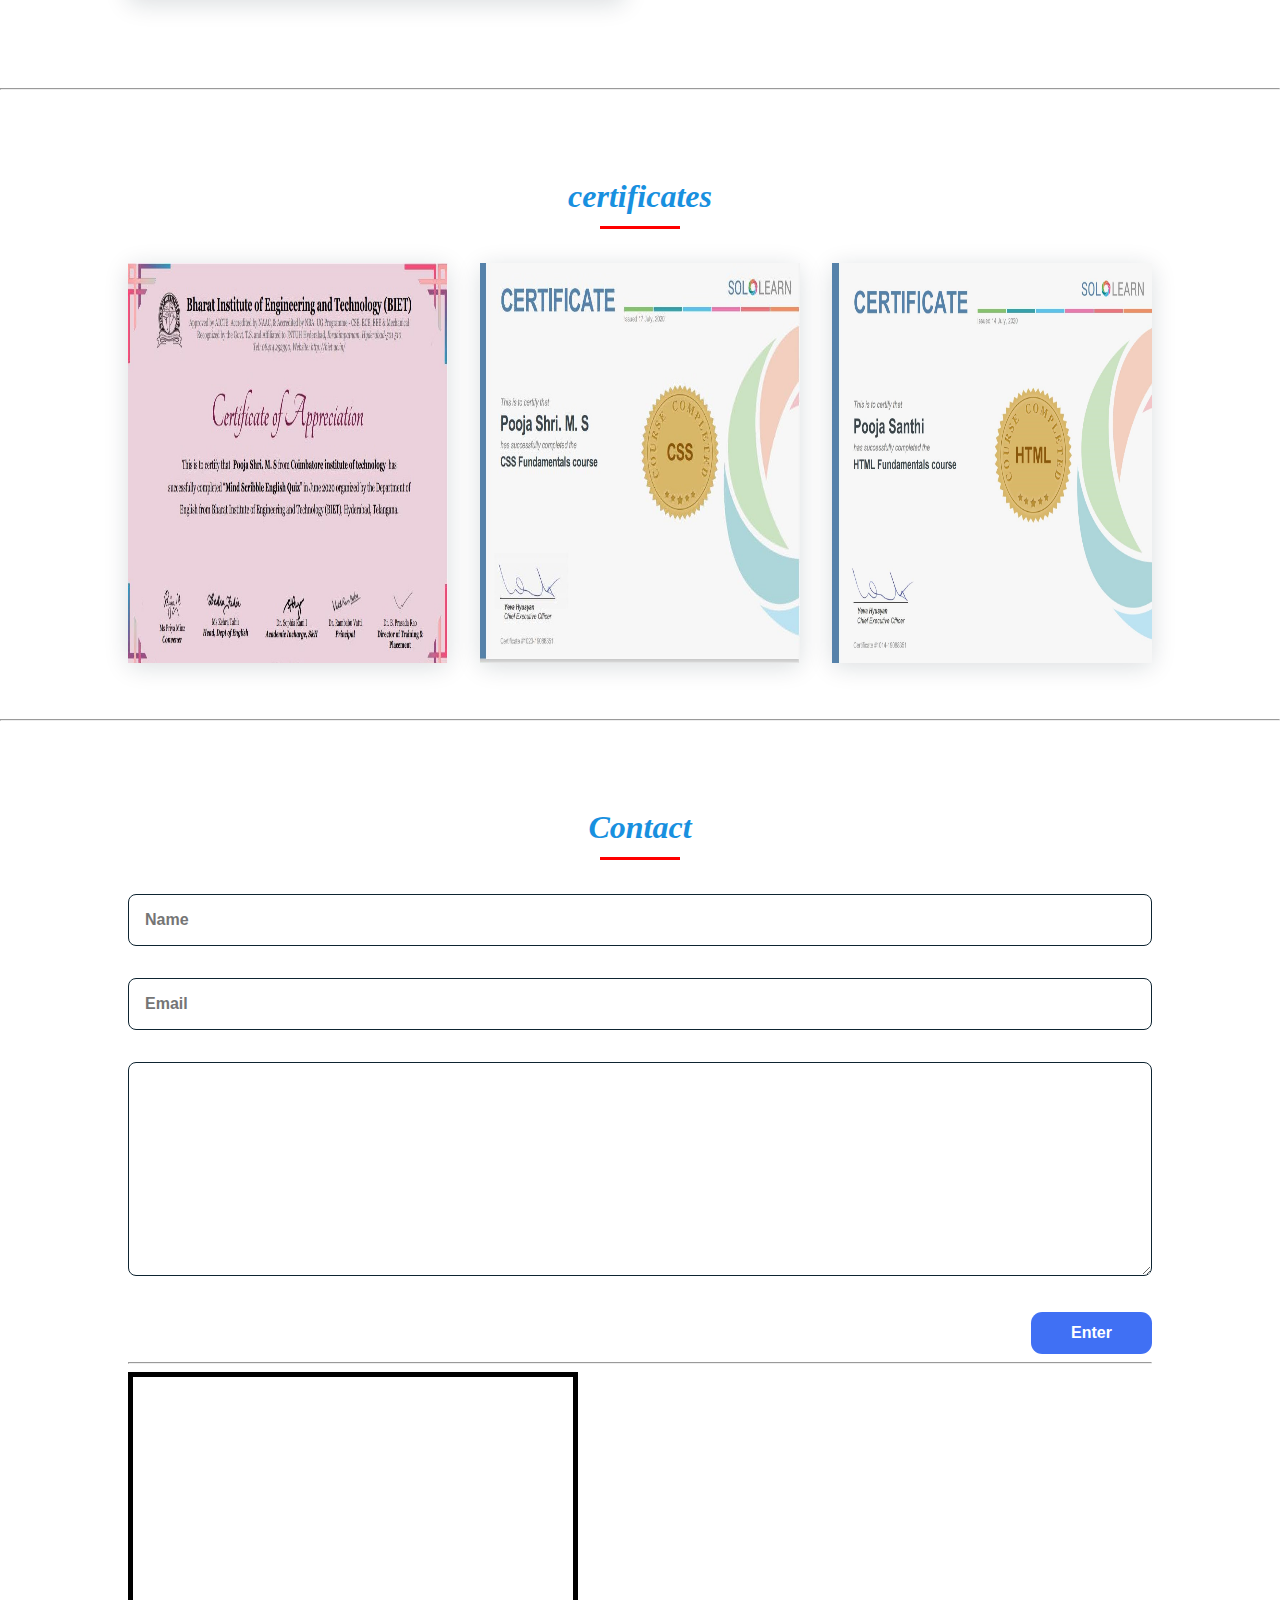
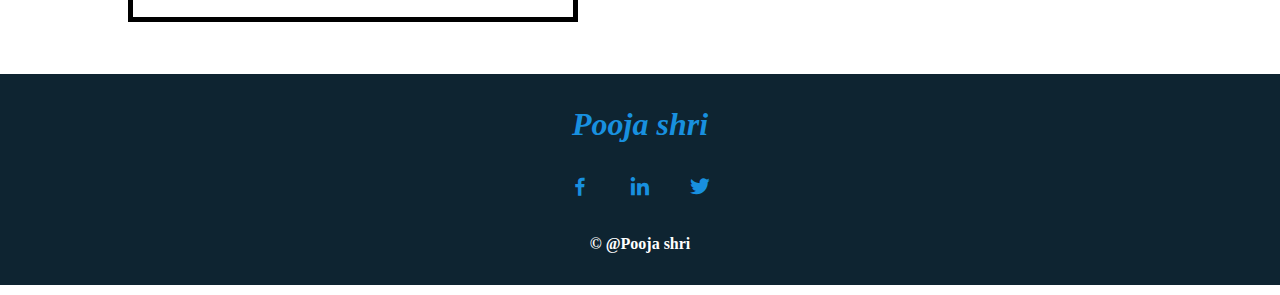
==== commit ca878996: "first commit" ====
--- a/myProfile.html
+++ b/myProfile.html
@@ -107,13 +107,13 @@
                 <div class="certificates__container bd-grid">
                     <div class="certificates__img">
                         <img src="images/certificate1.jpg" alt="1">
-                    </div><br/>
+                    </div>
                     <div class="certificates__img">
                         <img src="images/certificate2.jpg" alt="2">
-                    </div><br/>
+                    </div>
                     <div class="certificates__img">
                         <img src="images/certificate3.jpg" alt="3">
-                    </div><br/>
+                    </div>
                 </div>
             </section>
             <hr/>
--- a/first.css
+++ b/first.css
@@ -65,10 +65,10 @@
 ul{
   margin: 0;
   padding: 0;
-  list-style:disc;
+  list-style:none;
 }
 a{
-  text-decoration:underline;
+  text-decoration:none;
 }
 img{
   max-width: 100%;
@@ -286,12 +286,6 @@
 .skills__css{
   width: 85%;
 }
-.skills__java{
-  width: 90%;
-}
-.skills__python{
-  width: 75%;
-}
 
 /* ===== CERTIFICATES =====*/
 .certificates__container{
@@ -418,7 +412,7 @@
   }
 
   .certificates__container{
-    grid-template-columns: repeat(2, 1fr);
+    grid-template-columns: repeat(3, 1fr);
 
     column-gap: 2rem;
   }
